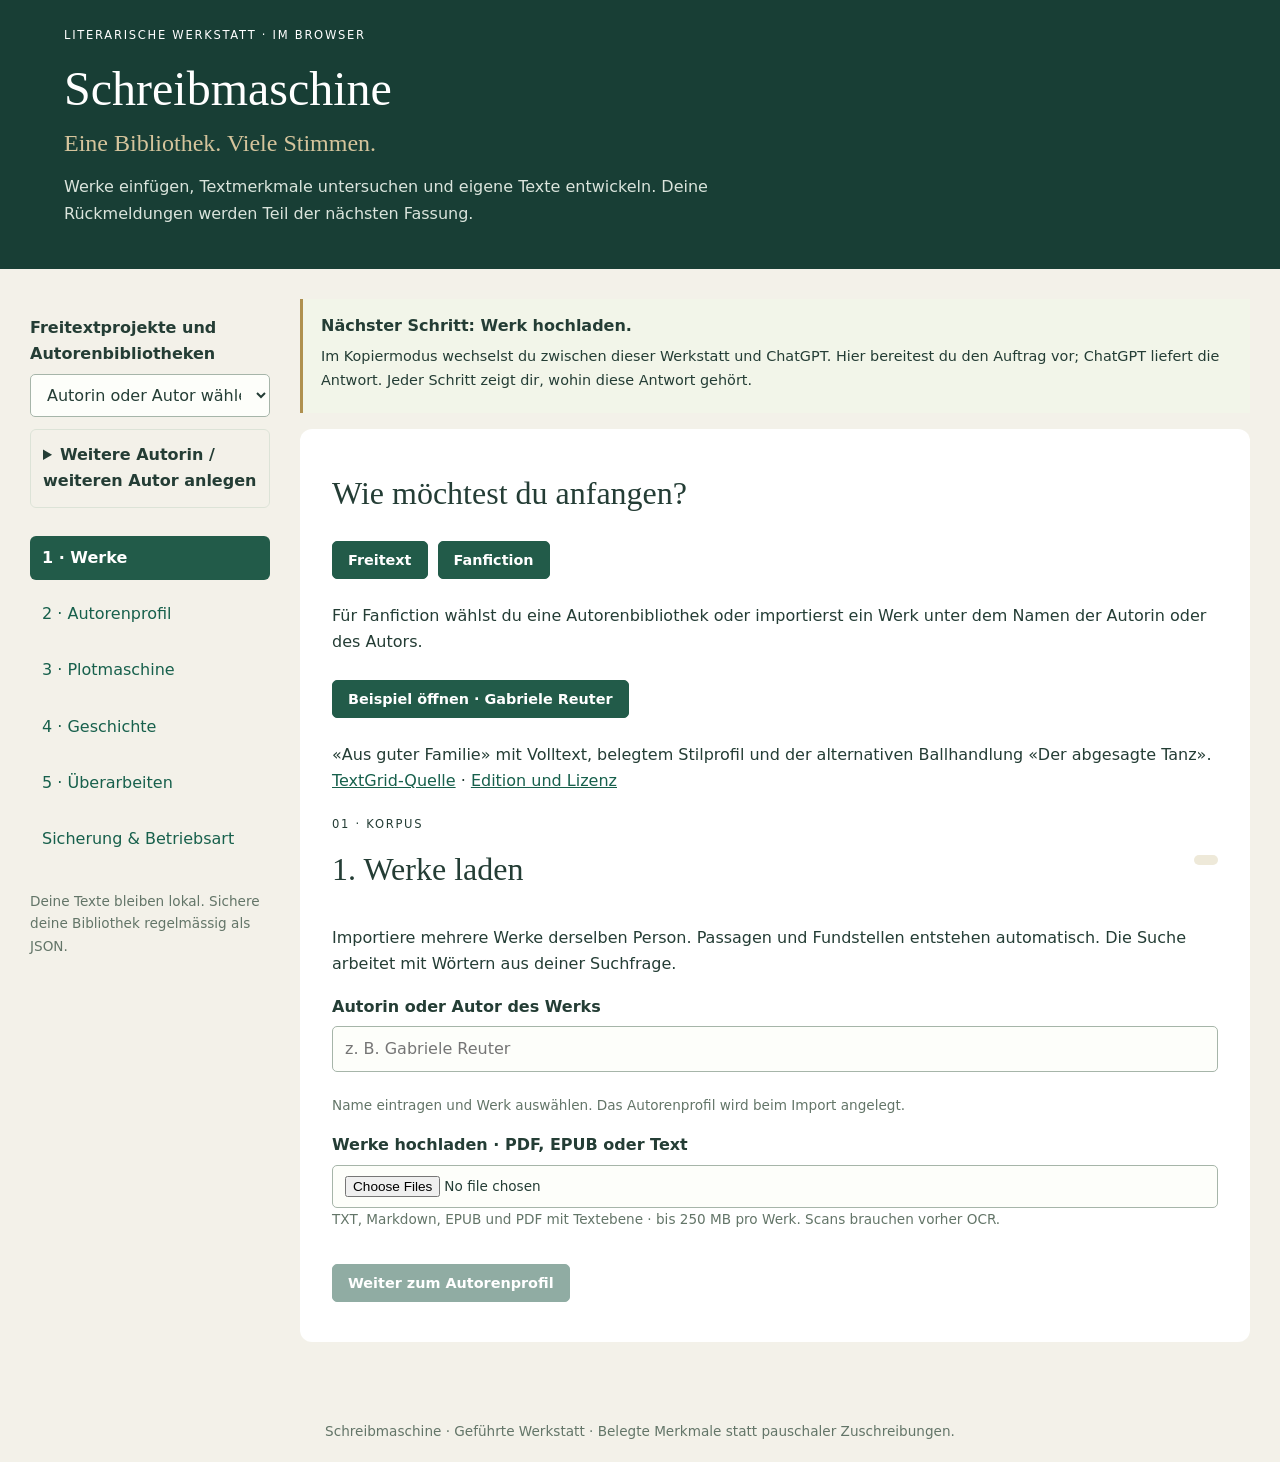
==== docs/index.html @ 3f2d4a03 "Add annotated A/B drafts for Reuters cloakroom scene" ====
<!doctype html><html lang="de-CH"><meta charset="utf-8"><meta name="viewport" content="width=device-width,initial-scale=1"><meta name="workshop-token" content="__TOKEN__"><title>Schreibmaschine · Autorenbibliothek</title><link rel="stylesheet" href="./style.css?v=64e2ff3c43aa">
<body><header><div class="eyebrow">Literarische Werkstatt · im Browser</div><h1>Schreibmaschine<span>Eine Bibliothek. Viele Stimmen.</span></h1><p>Werke einfügen, Textmerkmale untersuchen und eigene Texte entwickeln. Deine Rückmeldungen werden Teil der nächsten Fassung.</p></header>
<div class="shell"><aside class="sidebar"><label for="authorSelect">Deine Autorenbibliothek</label><select id="authorSelect"><option value="">Autorin oder Autor wählen</option></select><details><summary>Weitere Autorin / weiteren Autor anlegen</summary><form id="authorForm" novalidate autocomplete="off"><label for="authorName">Name</label><textarea id="authorName" rows="1" autocomplete="off" placeholder="Literarischer Name"></textarea><button>Anlegen</button></form></details><nav aria-label="Arbeitsschritte"><a href="#corpus">1 · Werke</a><a href="#profileSection">2 · Autorenprofil</a><a href="#material" hidden>2 · Material und Diskurs</a><a href="#plot">3 · Plotmaschine</a><a href="#writing">4 · Geschichte</a><a href="#learning">5 · Überarbeiten</a><a href="#settings">Sicherung & Betriebsart</a></nav><p id="saveState" role="status"></p><p class="small">Deine Texte bleiben lokal. Sichere deine Bibliothek regelmässig als JSON.</p></aside><main><div id="apiBanner" class="feedback" hidden><strong>Direkte KI</strong><p>Profil, Geschichte und Rückmeldung entstehen hier. Die jeweilige Anfrage mit ausgewählten Quellen wird an OpenAI gesendet; API-Nutzung ist kostenpflichtig.</p><button id="configureApi" type="button">API einrichten</button><span id="apiConnection" role="status"></span></div><div id="journey" class="feedback"><strong id="nextHint">Beginne mit einem Werk.</strong><p>Im Kopiermodus wechselst du zwischen dieser Werkstatt und ChatGPT. Hier bereitest du den Auftrag vor; ChatGPT liefert die Antwort. Jeder Schritt zeigt dir, wohin diese Antwort gehört.</p></div><p id="status" role="status"></p><section id="corpus"><div id="modeEntry"><h2>Wie möchtest du anfangen?</h2><div class="actions"><button id="startFree" type="button">Freitext</button><button id="startFan" type="button">Fanfiction</button></div><div id="freeStart" hidden><label for="freeName">Name des Freitextprojekts</label><input id="freeName" maxlength="120"><button id="createFree" type="button">Freitextprojekt anlegen</button></div><p id="modeHelp"></p><div id="reuterExample" hidden><button id="openReuter" type="button">Beispiel öffnen · Gabriele Reuter</button><p>«Aus guter Familie» mit Volltext, belegtem Stilprofil und der alternativen Ballhandlung «Der abgesagte Tanz». <a href="https://textgridrep.org/browse/4c0fg.0" target="_blank" rel="noopener">TextGrid-Quelle</a> · <a href="./examples/REUTER-QUELLE.md">Edition und Lizenz</a></p></div><input id="writingMode" type="hidden"></div><div class="sectionhead"><div><span class="eyebrow">01 · Korpus</span><h2>1. Werke laden</h2></div><span id="corpusCount" class="badge"></span></div><p>Importiere mehrere Werke derselben Person. Passagen und Fundstellen entstehen automatisch. Die Suche arbeitet mit Wörtern aus deiner Suchfrage.</p><div id="importAuthor"><label for="importAuthorName">Autorin oder Autor des Werks</label><textarea id="importAuthorName" autocomplete="off" autocapitalize="off" spellcheck="false" data-1p-ignore data-lpignore="true" placeholder="z. B. Gabriele Reuter" rows="1"></textarea><p class="small">Name eintragen und Werk auswählen. Das Autorenprofil wird beim Import angelegt.</p></div><label for="files">Werke hochladen · PDF, EPUB oder Text</label><input id="files" type="file" multiple accept="application/pdf,application/epub+zip,text/plain,text/markdown,.pdf,.epub,.txt,.md"><p class="small">TXT, Markdown, EPUB und PDF mit Textebene · bis 250 MB pro Werk. Scans brauchen vorher OCR.</p><div id="corpusTools" hidden><div id="works"></div><div id="corpusFeedback" class="feedback"></div><details><summary>Quellen gezielt auswählen · optional</summary><p>Für den Einstieg ist keine Suche nötig. Hier kannst du die automatische Stichprobe durch eigene Textstellen ersetzen. Die Suche findet Wörter, keine literarischen Motive.</p><div class="search"><label for="query">Passagen suchen</label><input id="query" placeholder="z. B. Entscheidung, Gespräch, Regen"><button id="search">Suchen</button><button id="browse" class="secondary">Passagen ansehen</button></div><div id="passages"></div><p id="selectionInfo" class="small"></p></details></div><button id="nextProfile" type="button">Weiter zum Autorenprofil →</button></section>
<div id="workspace" hidden><section id="profileSection"><span class="eyebrow">Schritt 2 von 5</span><h2>2. Autorenprofil erstellen</h2><p>Hier entsteht die Beschreibung der literarischen Merkmale. Noch keine Geschichte.</p><details><summary>Textgrundlage ansehen</summary><div id="metrics" class="metrics"></div><div id="autoSelection"></div></details><button id="analyse" type="button">Analyseauftrag erstellen</button><div id="exchange-analyse" class="exchange" hidden><h3>Auftrag an ChatGPT übergeben</h3><p><strong>1.</strong> Auftrag kopieren. <strong>2.</strong> In ChatGPT einfügen und absenden. <strong>3.</strong> Die Antwort zurückkopieren und unten einfügen.</p><div class="actions"><button id="copy-analyse" type="button">Auftrag kopieren</button><a class="buttonlink secondary" href="https://chatgpt.com/" target="_blank" rel="noopener">ChatGPT öffnen ↗</a><button id="api-analyse" type="button" hidden>Direkt per API ausführen</button></div><details><summary>Auftrag ansehen / manuell kopieren</summary><textarea id="prompt-analyse" rows="7" readonly></textarea></details><p id="note-analyse" role="status"></p></div><label for="profile">Antwort von ChatGPT: Autorenprofil</label><p class="small">Füge hier die Analyse ein, die ChatGPT auf deinen Analyseauftrag geantwortet hat. Du kannst das Profil auch selbst formulieren.</p><textarea id="profile" rows="12" placeholder="Hier die Analyseantwort einfügen – nicht den Auftrag und nicht die Originalpassagen."></textarea><div id="profileFeedback" class="feedback"></div><button id="saveProfile" type="button">Profil speichern → Geschichte planen</button><details><summary>Gespeicherte Profilversionen</summary><div id="profileHistory"></div></details></section><section id="material" hidden><h2>Gedanken, Materialien und Diskurs</h2><p>Importiere Textdateien, PDF mit Textebene oder EPUB im ersten Schritt. Halte hier fest, welche Frage du aus welcher Perspektive entwickeln willst.</p><label for="freeThoughts">Eigene Gedanken, Fragen und Beobachtungen</label><textarea id="freeThoughts" rows="5"></textarea><label for="freeDiscourse">Positionen, Gegenstimmen und offene Widersprüche</label><textarea id="freeDiscourse" rows="5"></textarea><button id="materialToWrite" type="button">Zum Schreiben →</button></section><section id="plot" hidden>
<h2>Plotmaschine</h2>
<p>Entwickle die Handlung aus Entscheidungen und Folgen. Die neun Stationen nach Yury Nikolskoy dienen als Vorschlag für den Aufbau.</p>
<input id="plotState" type="hidden">
<div id="plotPremise"></div>
<details open><summary>Figuren und Beziehungen</summary><div id="plotFigures"></div><button id="addFigure" type="button">Figur hinzufügen</button></details>
<details open><summary>Neun Stationen in drei Akten</summary><div id="plotBeats"></div></details>
<details open><summary>Szenen und Kapitel</summary><div id="plotScenes"></div><button id="addScene" type="button">Szene hinzufügen</button></details>
<details><summary>Bildsprache und visuelle Kontinuität</summary><div id="plotBook"></div></details>
<label for="plotAction">Was möchtest du entwickeln?</label><select id="plotAction"><option>Plotvarianten entwickeln</option><option>Figurenmotive und Beziehungen vertiefen</option><option>Gewählte Szene zum Kapitel ausarbeiten</option><option>Kontinuität, Kausalität und Klischees prüfen</option><option>Konflikt und Eskalation schärfen</option><option>Dialog und Subtext prüfen</option><option>Sinneseindrücke und Klischees überarbeiten</option><option>Zeitleiste, Raum und Figurenwissen prüfen</option><option>Bildbriefing für eine Schlüsselszene entwickeln</option></select>
<button id="preparePlot" type="button">Arbeitsauftrag erstellen</button>
<label for="plotPrompt">Auftrag zur Vorschau</label><textarea id="plotPrompt" rows="6" readonly></textarea>
<button id="copyPlot" type="button">Auftrag kopieren</button><button id="sendPlot" type="button" hidden>Auftrag an API senden</button>
<label for="plotAnswer">Varianten und Rückmeldungen prüfen</label><textarea id="plotAnswer" rows="5"></textarea>
<button id="checkPlot" type="button">Plot prüfen</button><ul id="plotChecks" aria-live="polite"></ul>
<button id="exportPlot" type="button">Plot und Szenen exportieren</button><button id="exportManuscript" type="button">Manuskript aus Szenen exportieren</button><button id="plotToDraft" type="button">Mit dem Plot zum Schreibfeld →</button>
</section><section id="writing"><div id="fanFormPanel"><label for="fanForm">Literarische Ausgangsform</label><textarea id="fanForm" rows="3" placeholder="Zum Beispiel Briefroman: Adressatin, Anlass, Perspektive und Spannungsbogen benennen."></textarea><label for="fanAnchor">Anschluss an Werk, Figuren oder Welt</label><textarea id="fanAnchor" rows="3" placeholder="Welche Konstellation aus dem Werk nimmst du auf? Wo beginnt deine eigene Variante?"></textarea></div><span class="eyebrow">Schritt 4 von 5</span><h2>4. Deine Geschichte schreiben</h2><p id="profileReady"></p><label for="task">Welche Geschichte soll entstehen?</label><textarea id="task" rows="4" placeholder="Beschreibe Figuren, Ausgangssituation, Konflikt und gewünschte Wirkung."></textarea><div class="row"><div><label for="genre">Textform</label><input id="genre" value="Erzählung"></div><div><label for="length">Gewünschte Wortzahl</label><input id="length" type="number" min="50" max="5000" value="800"></div></div><button id="write" type="button">Schreibauftrag erstellen</button><div id="exchange-write" class="exchange" hidden><h3>Auftrag an ChatGPT übergeben</h3><p><strong>1.</strong> Auftrag kopieren. <strong>2.</strong> In ChatGPT einfügen und absenden. <strong>3.</strong> Die Antwort zurückkopieren und unten einfügen.</p><div class="actions"><button id="copy-write" type="button">Auftrag kopieren</button><a class="buttonlink secondary" href="https://chatgpt.com/" target="_blank" rel="noopener">ChatGPT öffnen ↗</a><button id="api-write" type="button" hidden>Direkt per API ausführen</button></div><details><summary>Auftrag ansehen / manuell kopieren</summary><textarea id="prompt-write" rows="7" readonly></textarea></details><p id="note-write" role="status"></p></div><div id="storyEditor"><p id="activeScene" role="status"></p><div class="actions"><button id="loadSceneText" type="button" hidden>Szenenfassung ins Schreibfeld laden</button><button id="newSceneText" type="button" hidden>Leeren A/B-Stand für Szene beginnen</button><button id="saveSceneText" type="button" hidden>A/B-Stand bei der Szene sichern</button><button id="readDraft" type="button">Text vorlesen</button></div><label for="storyContext">Stimme, Figuren und Kontinuität</label><textarea id="storyContext" rows="3" placeholder="Was soll wirken? Welche Details sollen in späteren Szenen stimmen?"></textarea><label for="draft">Deine Geschichte</label><p class="small">Hier schreibst du selbst oder fügst die Geschichte aus ChatGPT ein. Die Stilanalyse gehört zu Schritt 2.</p><textarea id="draft" rows="16" placeholder="Hier beginnt deine Geschichte …"></textarea><div id="draftFeedback" class="feedback"></div><button id="recoverProfile" type="button" class="secondary" hidden>Diesen Analysetext ins Autorenprofil kopieren</button><div class="actions"><button id="saveDraft" type="button">Geschichte speichern → Überarbeiten</button><button id="exportText" type="button" class="secondary">Geschichte herunterladen</button></div><details><summary>Gespeicherte Fassungen</summary><div id="draftHistory"></div></details></div></section><section id="learning"><span class="eyebrow">Schritt 5 von 5</span><h2>5. Überarbeiten und dazulernen</h2><p>Füge die Rückmeldung ein und überarbeite deine Geschichte hier auf derselben Seite. Sichere danach die neue Fassung oder lade sie herunter.</p><details id="reuterComparison" hidden><summary>Reuter-Beispiel · «Die Garderobe» im A/B-Vergleich</summary><p>Die beiden Fassungen sind für die Schreibmaschine verfasst. Reuters Originalstellen stehen bei den Kommentaren.</p><div id="reuterComparisonBody" aria-live="polite"></div></details><details id="abSources"><summary>Autorenprofil, Textbelege und Feedbackregeln</summary><p id="abMaterial"></p><label for="abQuery">Textbelege suchen</label><input id="abQuery"><button type="button" id="abSearch">Passagen suchen</button><div id="abPassages"></div><p id="abSelection"></p><button type="button" id="clearABSources" hidden>Auswahl zurücksetzen</button><input id="abSourceIds" type="hidden"></details><details><summary>Fassung A vergleichen</summary><label for="draftA">Gesicherte Erstfassung A</label><textarea id="draftA" rows="9" readonly></textarea><button type="button" id="newA">Aktuellen Text als neue Fassung A sichern</button></details><label for="reviewFocus">Schwerpunkt der Rückmeldung</label><select id="reviewFocus"><option>Aufbau und Figuren</option><option>Stimme und Rhythmus</option><option>Behauptungen und Belege</option><option>Kreative Varianten</option></select><button id="review" type="button">Überarbeitungsauftrag erstellen</button><div id="exchange-review" class="exchange" hidden><h3>Auftrag an ChatGPT übergeben</h3><p><strong>1.</strong> Auftrag kopieren. <strong>2.</strong> In ChatGPT einfügen und absenden. <strong>3.</strong> Die Antwort zurückkopieren und unten einfügen.</p><div class="actions"><button id="copy-review" type="button">Auftrag kopieren</button><a class="buttonlink secondary" href="https://chatgpt.com/" target="_blank" rel="noopener">ChatGPT öffnen ↗</a><button id="api-review" type="button" hidden>Direkt per API ausführen</button></div><details><summary>Auftrag ansehen / manuell kopieren</summary><textarea id="prompt-review" rows="7" readonly></textarea></details><p id="note-review" role="status"></p></div><div class="revision-grid"><div><label for="reviewResponse">Antwort von ChatGPT: Verbesserungsvorschläge</label><textarea id="reviewResponse" rows="10" placeholder="Hier die Rückmeldung einfügen. Sie ersetzt deine Geschichte nicht."></textarea><p class="small">Lies die Vorschläge und ändere deine Geschichte direkt daneben. Du entscheidest, was du übernimmst.</p></div><div id="revisionEditor"></div></div><label for="reflection">Entscheidungen zur Überarbeitung</label><textarea id="reflection" rows="4" placeholder="Was habe ich übernommen oder verworfen und warum?"></textarea><button id="exportAB" type="button">A/B-Protokoll herunterladen</button><p id="revisionSaved" role="status"></p><details><summary>Eine Regel für künftige Texte festhalten · optional</summary><label for="before">Ursprüngliche Stelle</label><textarea id="before" rows="3"></textarea><label for="after">Bessere Fassung</label><textarea id="after" rows="3"></textarea><label for="reason">Warum ist sie besser?</label><textarea id="reason" rows="3"></textarea><label for="rule">Regel für nächste Versuche</label><textarea id="rule" rows="3"></textarea><div id="ruleFeedback" class="feedback"></div><button id="saveRule" type="button">Regel speichern</button><div id="rules"></div></details></section></div><section id="settings"><span class="eyebrow">Betriebsart</span><h2>Online arbeiten, lokal erweitern.</h2><p>Diese GitHub-Pages-Fassung erstellt und speichert den Korpus direkt in deinem Browser. Kopiere die Prompts in ChatGPT und füge Antworten wieder ein. Sichere die Bibliothek regelmässig als JSON; gelöschte Browserdaten löschen auch den lokalen Bestand.</p><p>Für direkte KI-Antworten kannst du unten einen HTTPS-Dienst eintragen oder die <a href="https://github.com/PatrickFischerKSA/Universale_Schreibmaschine#lokale-fassung-mit-optionaler-api">lokale Fassung aus dem Repository</a> nutzen. Die JSON-Bibliothek lässt sich zwischen beiden Fassungen austauschen.</p><label for="mode">Arbeitsweise</label><select id="mode"><option value="copy">Kopiermodus · ohne API</option></select><div id="apiSettings" hidden><p>Der sichtbare Prompt wird auf deinen Klick an OpenAI gesendet. API-Nutzung kann Kosten verursachen.</p><label for="model">Modell-ID aus deinem API-Zugang</label><input id="model" autocomplete="off" placeholder="Verfügbare Modell-ID"><label for="key">API-Schlüssel für diese Sitzung</label><input id="key" type="password" autocomplete="off"><small id="keyStatus">Wird weder in der Bibliothek noch im Browser gespeichert.</small><button id="useApi" type="button">Einstellungen übernehmen und weiter</button></div><div id="gatewaySettings" hidden><h3>API-Dienst für GitHub Pages</h3><label for="gateway">HTTPS-Endpunkt für diese Sitzung</label><input id="gateway" type="url" placeholder="https://…"><p>Wenn eine Adresse eingetragen ist, kannst du den sichtbaren Auftrag im jeweiligen Schritt ausdrücklich an den Dienst senden.</p></div><p id="legacyAtelier" hidden><a href="./atelier.html">Früheres Atelier öffnen, um ein vorhandenes Projekt zu exportieren</a></p><h3>Bibliothek sichern</h3><p>Der Export enthält Volltexte, Profile, Fassungen und Feedbacks. Du kannst ihn auch für unsere gemeinsame Weiterarbeit verwenden.</p><div class="actions"><button id="backup">Bibliothek herunterladen</button><label class="filebutton">JSON-Sicherung wiederherstellen<input id="restore" type="file" accept="application/json,.json"></label></div><small>Hier nur eine zuvor exportierte JSON-Sicherung auswählen. PDF-Werke oben unter «Werke hochladen» einfügen. Ein Import ergänzt eigenständige Autorenprofile. Vorhandene Arbeit bleibt erhalten.</small><details><summary>Antwort aus der bisherigen Oberfläche wiederfinden</summary><p>Hier bleibt eine zuvor eingefügte Antwort erhalten.</p><textarea id="response" rows="6"></textarea><button id="toProfile" type="button">Als Profiltext kopieren</button><button id="toDraft" type="button">Als Geschichte kopieren</button></details></section><div hidden><textarea id="prompt"></textarea><p id="coverage"></p><button id="copy"></button><button id="send" class="secondary" hidden></button></div></main></div><footer>Schreibmaschine · Geführte Werkstatt · Belegte Merkmale statt pauschaler Zuschreibungen.</footer><script src="./vendor/jszip.min.js"></script><script type="module">import "./browser-api.js?v=5fcfec9e3442"; await import("./app.js?v=b30861e5760c");</script></body></html>
---- docs/style.css ----
:root{font:16px/1.65 system-ui,sans-serif;color:#243d35;background:#f3f1e9}*{box-sizing:border-box}body{margin:0}header{background:#183e35;color:#fff;padding:55px max(5vw,calc((100vw - 1300px)/2))}header p{max-width:700px;color:#dae4dc}h1{font:clamp(2.5rem,5vw,4.4rem)/1.1 Georgia,serif;margin:18px 0}h1 span{display:block;font-size:.46em;margin-top:14px;color:#d5c49c}h2{font:2rem/1.25 Georgia,serif;margin:12px 0 20px}h3{font-size:1.1rem}.eyebrow{font-size:.72rem;letter-spacing:.15em;text-transform:uppercase}.shell{display:grid;grid-template-columns:240px minmax(0,1fr);gap:30px;max-width:1360px;margin:auto;padding:30px}.sidebar{position:sticky;top:20px;align-self:start}nav{display:grid;gap:12px;margin:28px 0}a{color:#17604c}section{background:#fff;border-radius:12px;padding:32px;margin:0 0 28px;scroll-margin-top:20px;overflow-wrap:anywhere}label{display:block;font-weight:650;margin:16px 0 6px}input,select,textarea{width:100%;font:inherit;line-height:1.5;padding:10px 12px;border:1px solid #a6b5a9;background:#fdfefa;border-radius:5px;color:inherit}textarea{resize:vertical}input[type=checkbox]{width:auto;margin:0 10px 0 0}input[type=file]{font-size:.85rem}button,.filebutton{background:#225b49;color:white;border:1px solid #225b49;border-radius:5px;padding:10px 15px;font:600 .9rem system-ui;cursor:pointer;display:inline-block;margin:8px 0}.secondary{background:white;color:#225b49}button:disabled{opacity:.5;cursor:wait}.actions{display:flex;flex-wrap:wrap;gap:10px}.small,small{font-size:.85rem;color:#637568}small{display:block}.feedback{padding:14px 18px;background:#f2f5e9;border-left:3px solid #af904f;margin:16px 0;white-space:pre-line}.metrics{display:flex;gap:12px;flex-wrap:wrap}.metric{background:#edf1e9;padding:10px 18px;border-radius:8px}.metric b{display:block;font-size:1.5rem}.row{display:grid;grid-template-columns:2fr 1fr;gap:20px}.sectionhead{display:flex;align-items:center;justify-content:space-between;gap:15px}.badge{background:#eee9d9;border-radius:20px;font-size:.8rem;padding:5px 12px;white-space:nowrap}details{border:1px solid #dce3d7;border-radius:6px;padding:12px;margin:12px 0}summary{cursor:pointer;font-weight:650}.passage{white-space:pre-wrap;font-size:.9rem;border-top:1px solid #dde3d7;margin-top:12px;padding-top:12px;max-height:350px;overflow:auto}#status{position:sticky;top:0;z-index:2;background:#f3f1e9;padding:10px 0;margin-top:0}#status.error{color:#952e22}.filebutton{position:relative}.filebutton input{position:absolute;width:1px;height:1px;opacity:0}.filebutton:focus-within,:focus-visible{outline:3px solid #be943c;outline-offset:3px}footer{padding:20px;text-align:center;font-size:.85rem;color:#637568}[hidden]{display:none!important}@media(max-width:750px){.shell{display:block;padding:12px}.sidebar{position:static;padding:12px}nav{display:flex;flex-wrap:wrap;gap:10px;font-size:.85rem}header{padding:30px 24px}section{padding:22px 18px}.row{grid-template-columns:1fr}h2{font-size:1.65rem}.sectionhead{display:block}}

#authorName,#importAuthorName{resize:none;min-height:46px;white-space:nowrap;overflow-x:auto}
nav a{padding:9px 12px;border-radius:6px;text-decoration:none}nav a[aria-current=step]{background:#225b49;color:white;font-weight:700}.exchange{background:#edf4ef;border:1px solid #becfc2;border-radius:8px;padding:20px;margin:20px 0}.buttonlink{display:inline-block;border:1px solid #225b49;border-radius:5px;padding:10px 15px;margin:8px 0;text-decoration:none;font-weight:600;font-size:.9rem}#journey{margin-top:0}#journey p{margin:6px 0;font-size:.9rem}#status:empty{display:none}#nextProfile{margin-top:20px}#profileRecovery[hidden]{display:none}header{padding-top:26px;padding-bottom:26px}header h1{font-size:clamp(2rem,4vw,3rem)}header h1 span{font-size:.5em}button:disabled{cursor:not-allowed}.exchange textarea{background:#fff}section>p.small{margin-top:0}

.revision-grid{display:grid;grid-template-columns:minmax(0,1fr) minmax(0,1fr);gap:24px;align-items:start}.revision-grid textarea{min-height:420px}.revision-grid #draftFeedback{font-size:.85rem}.revision-grid #storyEditor>p.small{min-height:44px}.revision-grid label{margin-top:16px}#revisionSaved:not(:empty){padding:12px;border-left:3px solid #225b49;background:#edf4ef}#learning:has(.revision-grid) {padding:24px} @media(max-width:1050px){.revision-grid{grid-template-columns:1fr}.revision-grid textarea{min-height:260px}}
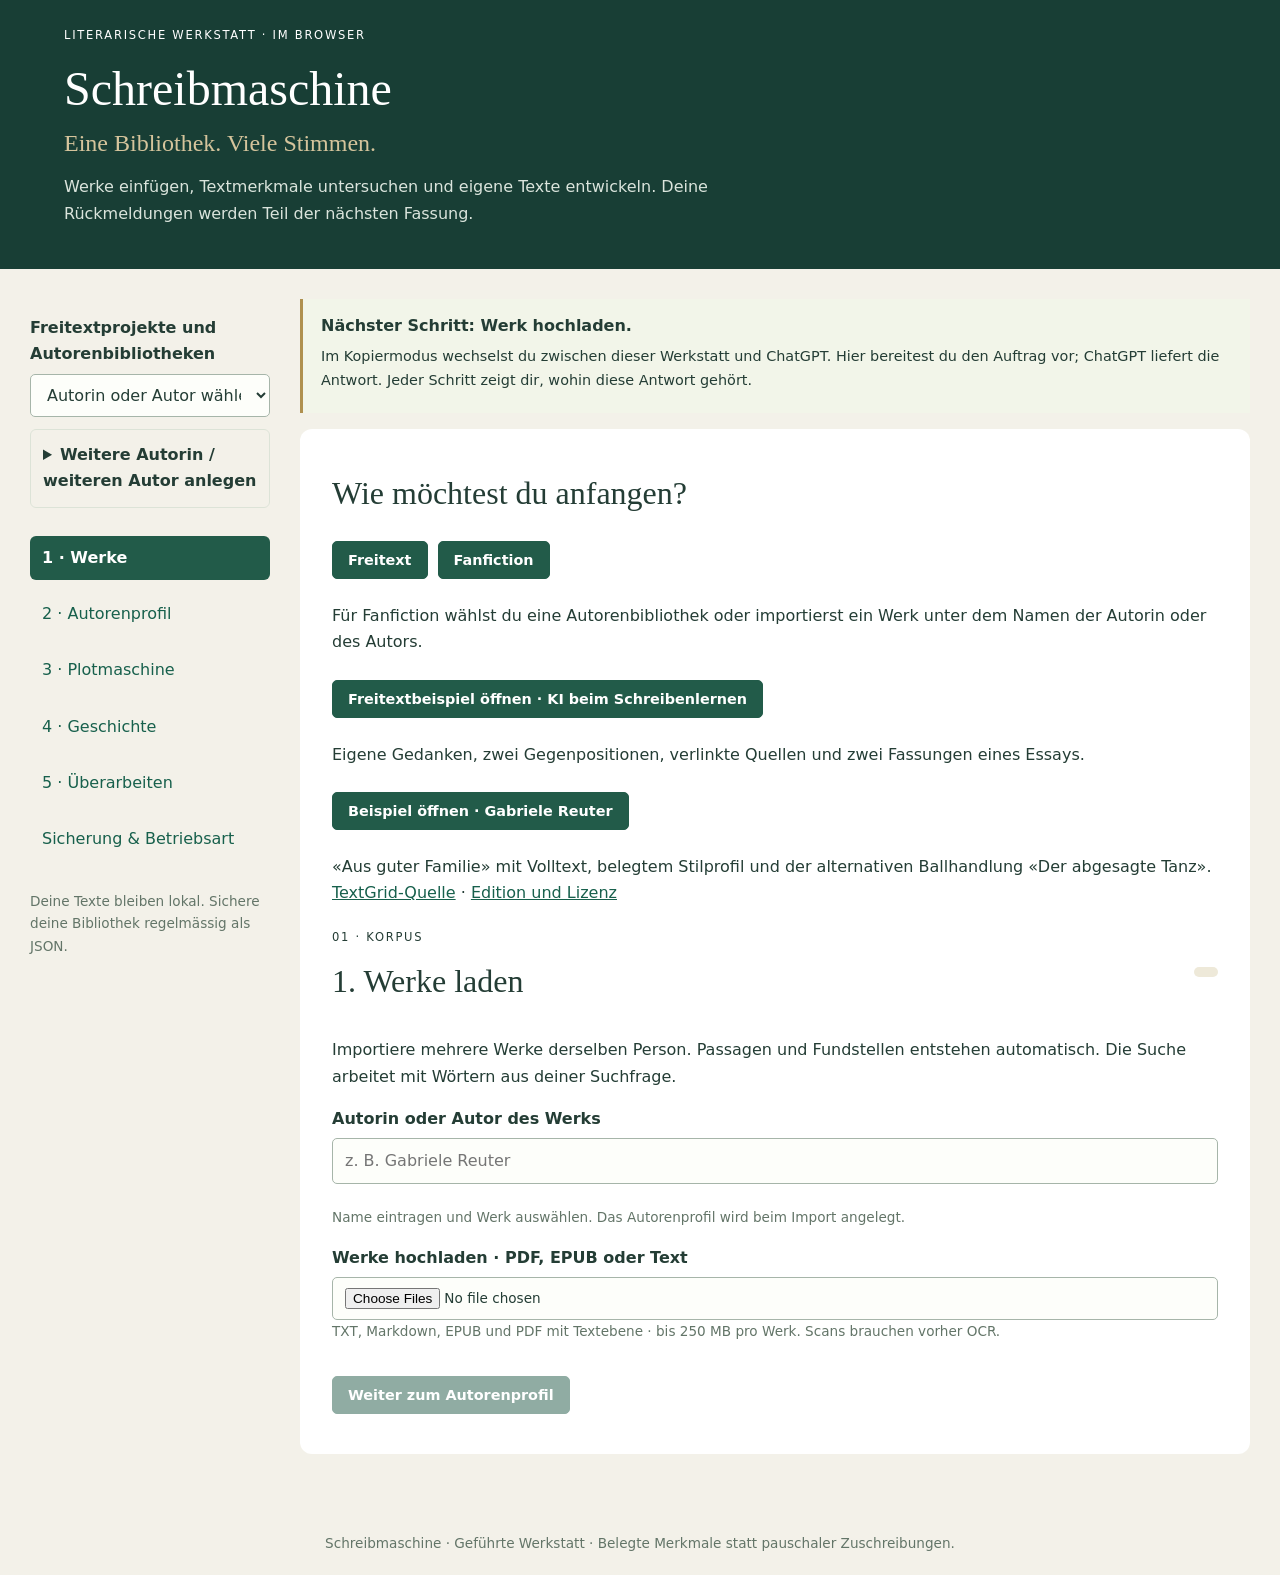
==== commit 5ff4270f: "Add a ready-to-use annotated free writing example" ====
--- a/docs/index.html
+++ b/docs/index.html
@@ -1,6 +1,6 @@
 <!doctype html><html lang="de-CH"><meta charset="utf-8"><meta name="viewport" content="width=device-width,initial-scale=1"><meta name="workshop-token" content="__TOKEN__"><title>Schreibmaschine · Autorenbibliothek</title><link rel="stylesheet" href="./style.css?v=64e2ff3c43aa">
 <body><header><div class="eyebrow">Literarische Werkstatt · im Browser</div><h1>Schreibmaschine<span>Eine Bibliothek. Viele Stimmen.</span></h1><p>Werke einfügen, Textmerkmale untersuchen und eigene Texte entwickeln. Deine Rückmeldungen werden Teil der nächsten Fassung.</p></header>
-<div class="shell"><aside class="sidebar"><label for="authorSelect">Deine Autorenbibliothek</label><select id="authorSelect"><option value="">Autorin oder Autor wählen</option></select><details><summary>Weitere Autorin / weiteren Autor anlegen</summary><form id="authorForm" novalidate autocomplete="off"><label for="authorName">Name</label><textarea id="authorName" rows="1" autocomplete="off" placeholder="Literarischer Name"></textarea><button>Anlegen</button></form></details><nav aria-label="Arbeitsschritte"><a href="#corpus">1 · Werke</a><a href="#profileSection">2 · Autorenprofil</a><a href="#material" hidden>2 · Material und Diskurs</a><a href="#plot">3 · Plotmaschine</a><a href="#writing">4 · Geschichte</a><a href="#learning">5 · Überarbeiten</a><a href="#settings">Sicherung & Betriebsart</a></nav><p id="saveState" role="status"></p><p class="small">Deine Texte bleiben lokal. Sichere deine Bibliothek regelmässig als JSON.</p></aside><main><div id="apiBanner" class="feedback" hidden><strong>Direkte KI</strong><p>Profil, Geschichte und Rückmeldung entstehen hier. Die jeweilige Anfrage mit ausgewählten Quellen wird an OpenAI gesendet; API-Nutzung ist kostenpflichtig.</p><button id="configureApi" type="button">API einrichten</button><span id="apiConnection" role="status"></span></div><div id="journey" class="feedback"><strong id="nextHint">Beginne mit einem Werk.</strong><p>Im Kopiermodus wechselst du zwischen dieser Werkstatt und ChatGPT. Hier bereitest du den Auftrag vor; ChatGPT liefert die Antwort. Jeder Schritt zeigt dir, wohin diese Antwort gehört.</p></div><p id="status" role="status"></p><section id="corpus"><div id="modeEntry"><h2>Wie möchtest du anfangen?</h2><div class="actions"><button id="startFree" type="button">Freitext</button><button id="startFan" type="button">Fanfiction</button></div><div id="freeStart" hidden><label for="freeName">Name des Freitextprojekts</label><input id="freeName" maxlength="120"><button id="createFree" type="button">Freitextprojekt anlegen</button></div><p id="modeHelp"></p><div id="reuterExample" hidden><button id="openReuter" type="button">Beispiel öffnen · Gabriele Reuter</button><p>«Aus guter Familie» mit Volltext, belegtem Stilprofil und der alternativen Ballhandlung «Der abgesagte Tanz». <a href="https://textgridrep.org/browse/4c0fg.0" target="_blank" rel="noopener">TextGrid-Quelle</a> · <a href="./examples/REUTER-QUELLE.md">Edition und Lizenz</a></p></div><input id="writingMode" type="hidden"></div><div class="sectionhead"><div><span class="eyebrow">01 · Korpus</span><h2>1. Werke laden</h2></div><span id="corpusCount" class="badge"></span></div><p>Importiere mehrere Werke derselben Person. Passagen und Fundstellen entstehen automatisch. Die Suche arbeitet mit Wörtern aus deiner Suchfrage.</p><div id="importAuthor"><label for="importAuthorName">Autorin oder Autor des Werks</label><textarea id="importAuthorName" autocomplete="off" autocapitalize="off" spellcheck="false" data-1p-ignore data-lpignore="true" placeholder="z. B. Gabriele Reuter" rows="1"></textarea><p class="small">Name eintragen und Werk auswählen. Das Autorenprofil wird beim Import angelegt.</p></div><label for="files">Werke hochladen · PDF, EPUB oder Text</label><input id="files" type="file" multiple accept="application/pdf,application/epub+zip,text/plain,text/markdown,.pdf,.epub,.txt,.md"><p class="small">TXT, Markdown, EPUB und PDF mit Textebene · bis 250 MB pro Werk. Scans brauchen vorher OCR.</p><div id="corpusTools" hidden><div id="works"></div><div id="corpusFeedback" class="feedback"></div><details><summary>Quellen gezielt auswählen · optional</summary><p>Für den Einstieg ist keine Suche nötig. Hier kannst du die automatische Stichprobe durch eigene Textstellen ersetzen. Die Suche findet Wörter, keine literarischen Motive.</p><div class="search"><label for="query">Passagen suchen</label><input id="query" placeholder="z. B. Entscheidung, Gespräch, Regen"><button id="search">Suchen</button><button id="browse" class="secondary">Passagen ansehen</button></div><div id="passages"></div><p id="selectionInfo" class="small"></p></details></div><button id="nextProfile" type="button">Weiter zum Autorenprofil →</button></section>
+<div class="shell"><aside class="sidebar"><label for="authorSelect">Deine Autorenbibliothek</label><select id="authorSelect"><option value="">Autorin oder Autor wählen</option></select><details><summary>Weitere Autorin / weiteren Autor anlegen</summary><form id="authorForm" novalidate autocomplete="off"><label for="authorName">Name</label><textarea id="authorName" rows="1" autocomplete="off" placeholder="Literarischer Name"></textarea><button>Anlegen</button></form></details><nav aria-label="Arbeitsschritte"><a href="#corpus">1 · Werke</a><a href="#profileSection">2 · Autorenprofil</a><a href="#material" hidden>2 · Material und Diskurs</a><a href="#plot">3 · Plotmaschine</a><a href="#writing">4 · Geschichte</a><a href="#learning">5 · Überarbeiten</a><a href="#settings">Sicherung & Betriebsart</a></nav><p id="saveState" role="status"></p><p class="small">Deine Texte bleiben lokal. Sichere deine Bibliothek regelmässig als JSON.</p></aside><main><div id="apiBanner" class="feedback" hidden><strong>Direkte KI</strong><p>Profil, Geschichte und Rückmeldung entstehen hier. Die jeweilige Anfrage mit ausgewählten Quellen wird an OpenAI gesendet; API-Nutzung ist kostenpflichtig.</p><button id="configureApi" type="button">API einrichten</button><span id="apiConnection" role="status"></span></div><div id="journey" class="feedback"><strong id="nextHint">Beginne mit einem Werk.</strong><p>Im Kopiermodus wechselst du zwischen dieser Werkstatt und ChatGPT. Hier bereitest du den Auftrag vor; ChatGPT liefert die Antwort. Jeder Schritt zeigt dir, wohin diese Antwort gehört.</p></div><p id="status" role="status"></p><section id="corpus"><div id="modeEntry"><h2>Wie möchtest du anfangen?</h2><div class="actions"><button id="startFree" type="button">Freitext</button><button id="startFan" type="button">Fanfiction</button></div><div id="freeStart" hidden><label for="freeName">Name des Freitextprojekts</label><input id="freeName" maxlength="120"><button id="createFree" type="button">Freitextprojekt anlegen</button></div><p id="modeHelp"></p><div id="freeExample" hidden><button id="openFreeExample" type="button">Freitextbeispiel öffnen · KI beim Schreibenlernen</button><p>Eigene Gedanken, zwei Gegenpositionen, verlinkte Quellen und zwei Fassungen eines Essays.</p></div><div id="reuterExample" hidden><button id="openReuter" type="button">Beispiel öffnen · Gabriele Reuter</button><p>«Aus guter Familie» mit Volltext, belegtem Stilprofil und der alternativen Ballhandlung «Der abgesagte Tanz». <a href="https://textgridrep.org/browse/4c0fg.0" target="_blank" rel="noopener">TextGrid-Quelle</a> · <a href="./examples/REUTER-QUELLE.md">Edition und Lizenz</a></p></div><input id="writingMode" type="hidden"></div><div class="sectionhead"><div><span class="eyebrow">01 · Korpus</span><h2>1. Werke laden</h2></div><span id="corpusCount" class="badge"></span></div><p>Importiere mehrere Werke derselben Person. Passagen und Fundstellen entstehen automatisch. Die Suche arbeitet mit Wörtern aus deiner Suchfrage.</p><div id="importAuthor"><label for="importAuthorName">Autorin oder Autor des Werks</label><textarea id="importAuthorName" autocomplete="off" autocapitalize="off" spellcheck="false" data-1p-ignore data-lpignore="true" placeholder="z. B. Gabriele Reuter" rows="1"></textarea><p class="small">Name eintragen und Werk auswählen. Das Autorenprofil wird beim Import angelegt.</p></div><label for="files">Werke hochladen · PDF, EPUB oder Text</label><input id="files" type="file" multiple accept="application/pdf,application/epub+zip,text/plain,text/markdown,.pdf,.epub,.txt,.md"><p class="small">TXT, Markdown, EPUB und PDF mit Textebene · bis 250 MB pro Werk. Scans brauchen vorher OCR.</p><div id="corpusTools" hidden><div id="works"></div><div id="corpusFeedback" class="feedback"></div><details><summary>Quellen gezielt auswählen · optional</summary><p>Für den Einstieg ist keine Suche nötig. Hier kannst du die automatische Stichprobe durch eigene Textstellen ersetzen. Die Suche findet Wörter, keine literarischen Motive.</p><div class="search"><label for="query">Passagen suchen</label><input id="query" placeholder="z. B. Entscheidung, Gespräch, Regen"><button id="search">Suchen</button><button id="browse" class="secondary">Passagen ansehen</button></div><div id="passages"></div><p id="selectionInfo" class="small"></p></details></div><button id="nextProfile" type="button">Weiter zum Autorenprofil →</button></section>
 <div id="workspace" hidden><section id="profileSection"><span class="eyebrow">Schritt 2 von 5</span><h2>2. Autorenprofil erstellen</h2><p>Hier entsteht die Beschreibung der literarischen Merkmale. Noch keine Geschichte.</p><details><summary>Textgrundlage ansehen</summary><div id="metrics" class="metrics"></div><div id="autoSelection"></div></details><button id="analyse" type="button">Analyseauftrag erstellen</button><div id="exchange-analyse" class="exchange" hidden><h3>Auftrag an ChatGPT übergeben</h3><p><strong>1.</strong> Auftrag kopieren. <strong>2.</strong> In ChatGPT einfügen und absenden. <strong>3.</strong> Die Antwort zurückkopieren und unten einfügen.</p><div class="actions"><button id="copy-analyse" type="button">Auftrag kopieren</button><a class="buttonlink secondary" href="https://chatgpt.com/" target="_blank" rel="noopener">ChatGPT öffnen ↗</a><button id="api-analyse" type="button" hidden>Direkt per API ausführen</button></div><details><summary>Auftrag ansehen / manuell kopieren</summary><textarea id="prompt-analyse" rows="7" readonly></textarea></details><p id="note-analyse" role="status"></p></div><label for="profile">Antwort von ChatGPT: Autorenprofil</label><p class="small">Füge hier die Analyse ein, die ChatGPT auf deinen Analyseauftrag geantwortet hat. Du kannst das Profil auch selbst formulieren.</p><textarea id="profile" rows="12" placeholder="Hier die Analyseantwort einfügen – nicht den Auftrag und nicht die Originalpassagen."></textarea><div id="profileFeedback" class="feedback"></div><button id="saveProfile" type="button">Profil speichern → Geschichte planen</button><details><summary>Gespeicherte Profilversionen</summary><div id="profileHistory"></div></details></section><section id="material" hidden><h2>Gedanken, Materialien und Diskurs</h2><p>Importiere Textdateien, PDF mit Textebene oder EPUB im ersten Schritt. Halte hier fest, welche Frage du aus welcher Perspektive entwickeln willst.</p><label for="freeThoughts">Eigene Gedanken, Fragen und Beobachtungen</label><textarea id="freeThoughts" rows="5"></textarea><label for="freeDiscourse">Positionen, Gegenstimmen und offene Widersprüche</label><textarea id="freeDiscourse" rows="5"></textarea><button id="materialToWrite" type="button">Zum Schreiben →</button></section><section id="plot" hidden>
 <h2>Plotmaschine</h2>
 <p>Entwickle die Handlung aus Entscheidungen und Folgen. Die neun Stationen nach Yury Nikolskoy dienen als Vorschlag für den Aufbau.</p>
@@ -17,4 +17,4 @@
 <label for="plotAnswer">Varianten und Rückmeldungen prüfen</label><textarea id="plotAnswer" rows="5"></textarea>
 <button id="checkPlot" type="button">Plot prüfen</button><ul id="plotChecks" aria-live="polite"></ul>
 <button id="exportPlot" type="button">Plot und Szenen exportieren</button><button id="exportManuscript" type="button">Manuskript aus Szenen exportieren</button><button id="plotToDraft" type="button">Mit dem Plot zum Schreibfeld →</button>
-</section><section id="writing"><div id="fanFormPanel"><label for="fanForm">Literarische Ausgangsform</label><textarea id="fanForm" rows="3" placeholder="Zum Beispiel Briefroman: Adressatin, Anlass, Perspektive und Spannungsbogen benennen."></textarea><label for="fanAnchor">Anschluss an Werk, Figuren oder Welt</label><textarea id="fanAnchor" rows="3" placeholder="Welche Konstellation aus dem Werk nimmst du auf? Wo beginnt deine eigene Variante?"></textarea></div><span class="eyebrow">Schritt 4 von 5</span><h2>4. Deine Geschichte schreiben</h2><p id="profileReady"></p><label for="task">Welche Geschichte soll entstehen?</label><textarea id="task" rows="4" placeholder="Beschreibe Figuren, Ausgangssituation, Konflikt und gewünschte Wirkung."></textarea><div class="row"><div><label for="genre">Textform</label><input id="genre" value="Erzählung"></div><div><label for="length">Gewünschte Wortzahl</label><input id="length" type="number" min="50" max="5000" value="800"></div></div><button id="write" type="button">Schreibauftrag erstellen</button><div id="exchange-write" class="exchange" hidden><h3>Auftrag an ChatGPT übergeben</h3><p><strong>1.</strong> Auftrag kopieren. <strong>2.</strong> In ChatGPT einfügen und absenden. <strong>3.</strong> Die Antwort zurückkopieren und unten einfügen.</p><div class="actions"><button id="copy-write" type="button">Auftrag kopieren</button><a class="buttonlink secondary" href="https://chatgpt.com/" target="_blank" rel="noopener">ChatGPT öffnen ↗</a><button id="api-write" type="button" hidden>Direkt per API ausführen</button></div><details><summary>Auftrag ansehen / manuell kopieren</summary><textarea id="prompt-write" rows="7" readonly></textarea></details><p id="note-write" role="status"></p></div><div id="storyEditor"><p id="activeScene" role="status"></p><div class="actions"><button id="loadSceneText" type="button" hidden>Szenenfassung ins Schreibfeld laden</button><button id="newSceneText" type="button" hidden>Leeren A/B-Stand für Szene beginnen</button><button id="saveSceneText" type="button" hidden>A/B-Stand bei der Szene sichern</button><button id="readDraft" type="button">Text vorlesen</button></div><label for="storyContext">Stimme, Figuren und Kontinuität</label><textarea id="storyContext" rows="3" placeholder="Was soll wirken? Welche Details sollen in späteren Szenen stimmen?"></textarea><label for="draft">Deine Geschichte</label><p class="small">Hier schreibst du selbst oder fügst die Geschichte aus ChatGPT ein. Die Stilanalyse gehört zu Schritt 2.</p><textarea id="draft" rows="16" placeholder="Hier beginnt deine Geschichte …"></textarea><div id="draftFeedback" class="feedback"></div><button id="recoverProfile" type="button" class="secondary" hidden>Diesen Analysetext ins Autorenprofil kopieren</button><div class="actions"><button id="saveDraft" type="button">Geschichte speichern → Überarbeiten</button><button id="exportText" type="button" class="secondary">Geschichte herunterladen</button></div><details><summary>Gespeicherte Fassungen</summary><div id="draftHistory"></div></details></div></section><section id="learning"><span class="eyebrow">Schritt 5 von 5</span><h2>5. Überarbeiten und dazulernen</h2><p>Füge die Rückmeldung ein und überarbeite deine Geschichte hier auf derselben Seite. Sichere danach die neue Fassung oder lade sie herunter.</p><details id="reuterComparison" hidden><summary>Reuter-Beispiel · «Die Garderobe» im A/B-Vergleich</summary><p>Die beiden Fassungen sind für die Schreibmaschine verfasst. Reuters Originalstellen stehen bei den Kommentaren.</p><div id="reuterComparisonBody" aria-live="polite"></div></details><details id="abSources"><summary>Autorenprofil, Textbelege und Feedbackregeln</summary><p id="abMaterial"></p><label for="abQuery">Textbelege suchen</label><input id="abQuery"><button type="button" id="abSearch">Passagen suchen</button><div id="abPassages"></div><p id="abSelection"></p><button type="button" id="clearABSources" hidden>Auswahl zurücksetzen</button><input id="abSourceIds" type="hidden"></details><details><summary>Fassung A vergleichen</summary><label for="draftA">Gesicherte Erstfassung A</label><textarea id="draftA" rows="9" readonly></textarea><button type="button" id="newA">Aktuellen Text als neue Fassung A sichern</button></details><label for="reviewFocus">Schwerpunkt der Rückmeldung</label><select id="reviewFocus"><option>Aufbau und Figuren</option><option>Stimme und Rhythmus</option><option>Behauptungen und Belege</option><option>Kreative Varianten</option></select><button id="review" type="button">Überarbeitungsauftrag erstellen</button><div id="exchange-review" class="exchange" hidden><h3>Auftrag an ChatGPT übergeben</h3><p><strong>1.</strong> Auftrag kopieren. <strong>2.</strong> In ChatGPT einfügen und absenden. <strong>3.</strong> Die Antwort zurückkopieren und unten einfügen.</p><div class="actions"><button id="copy-review" type="button">Auftrag kopieren</button><a class="buttonlink secondary" href="https://chatgpt.com/" target="_blank" rel="noopener">ChatGPT öffnen ↗</a><button id="api-review" type="button" hidden>Direkt per API ausführen</button></div><details><summary>Auftrag ansehen / manuell kopieren</summary><textarea id="prompt-review" rows="7" readonly></textarea></details><p id="note-review" role="status"></p></div><div class="revision-grid"><div><label for="reviewResponse">Antwort von ChatGPT: Verbesserungsvorschläge</label><textarea id="reviewResponse" rows="10" placeholder="Hier die Rückmeldung einfügen. Sie ersetzt deine Geschichte nicht."></textarea><p class="small">Lies die Vorschläge und ändere deine Geschichte direkt daneben. Du entscheidest, was du übernimmst.</p></div><div id="revisionEditor"></div></div><label for="reflection">Entscheidungen zur Überarbeitung</label><textarea id="reflection" rows="4" placeholder="Was habe ich übernommen oder verworfen und warum?"></textarea><button id="exportAB" type="button">A/B-Protokoll herunterladen</button><p id="revisionSaved" role="status"></p><details><summary>Eine Regel für künftige Texte festhalten · optional</summary><label for="before">Ursprüngliche Stelle</label><textarea id="before" rows="3"></textarea><label for="after">Bessere Fassung</label><textarea id="after" rows="3"></textarea><label for="reason">Warum ist sie besser?</label><textarea id="reason" rows="3"></textarea><label for="rule">Regel für nächste Versuche</label><textarea id="rule" rows="3"></textarea><div id="ruleFeedback" class="feedback"></div><button id="saveRule" type="button">Regel speichern</button><div id="rules"></div></details></section></div><section id="settings"><span class="eyebrow">Betriebsart</span><h2>Online arbeiten, lokal erweitern.</h2><p>Diese GitHub-Pages-Fassung erstellt und speichert den Korpus direkt in deinem Browser. Kopiere die Prompts in ChatGPT und füge Antworten wieder ein. Sichere die Bibliothek regelmässig als JSON; gelöschte Browserdaten löschen auch den lokalen Bestand.</p><p>Für direkte KI-Antworten kannst du unten einen HTTPS-Dienst eintragen oder die <a href="https://github.com/PatrickFischerKSA/Universale_Schreibmaschine#lokale-fassung-mit-optionaler-api">lokale Fassung aus dem Repository</a> nutzen. Die JSON-Bibliothek lässt sich zwischen beiden Fassungen austauschen.</p><label for="mode">Arbeitsweise</label><select id="mode"><option value="copy">Kopiermodus · ohne API</option></select><div id="apiSettings" hidden><p>Der sichtbare Prompt wird auf deinen Klick an OpenAI gesendet. API-Nutzung kann Kosten verursachen.</p><label for="model">Modell-ID aus deinem API-Zugang</label><input id="model" autocomplete="off" placeholder="Verfügbare Modell-ID"><label for="key">API-Schlüssel für diese Sitzung</label><input id="key" type="password" autocomplete="off"><small id="keyStatus">Wird weder in der Bibliothek noch im Browser gespeichert.</small><button id="useApi" type="button">Einstellungen übernehmen und weiter</button></div><div id="gatewaySettings" hidden><h3>API-Dienst für GitHub Pages</h3><label for="gateway">HTTPS-Endpunkt für diese Sitzung</label><input id="gateway" type="url" placeholder="https://…"><p>Wenn eine Adresse eingetragen ist, kannst du den sichtbaren Auftrag im jeweiligen Schritt ausdrücklich an den Dienst senden.</p></div><p id="legacyAtelier" hidden><a href="./atelier.html">Früheres Atelier öffnen, um ein vorhandenes Projekt zu exportieren</a></p><h3>Bibliothek sichern</h3><p>Der Export enthält Volltexte, Profile, Fassungen und Feedbacks. Du kannst ihn auch für unsere gemeinsame Weiterarbeit verwenden.</p><div class="actions"><button id="backup">Bibliothek herunterladen</button><label class="filebutton">JSON-Sicherung wiederherstellen<input id="restore" type="file" accept="application/json,.json"></label></div><small>Hier nur eine zuvor exportierte JSON-Sicherung auswählen. PDF-Werke oben unter «Werke hochladen» einfügen. Ein Import ergänzt eigenständige Autorenprofile. Vorhandene Arbeit bleibt erhalten.</small><details><summary>Antwort aus der bisherigen Oberfläche wiederfinden</summary><p>Hier bleibt eine zuvor eingefügte Antwort erhalten.</p><textarea id="response" rows="6"></textarea><button id="toProfile" type="button">Als Profiltext kopieren</button><button id="toDraft" type="button">Als Geschichte kopieren</button></details></section><div hidden><textarea id="prompt"></textarea><p id="coverage"></p><button id="copy"></button><button id="send" class="secondary" hidden></button></div></main></div><footer>Schreibmaschine · Geführte Werkstatt · Belegte Merkmale statt pauschaler Zuschreibungen.</footer><script src="./vendor/jszip.min.js"></script><script type="module">import "./browser-api.js?v=5fcfec9e3442"; await import("./app.js?v=b30861e5760c");</script></body></html>+</section><section id="writing"><div id="fanFormPanel"><label for="fanForm">Literarische Ausgangsform</label><textarea id="fanForm" rows="3" placeholder="Zum Beispiel Briefroman: Adressatin, Anlass, Perspektive und Spannungsbogen benennen."></textarea><label for="fanAnchor">Anschluss an Werk, Figuren oder Welt</label><textarea id="fanAnchor" rows="3" placeholder="Welche Konstellation aus dem Werk nimmst du auf? Wo beginnt deine eigene Variante?"></textarea></div><span class="eyebrow">Schritt 4 von 5</span><h2>4. Deine Geschichte schreiben</h2><p id="profileReady"></p><label for="task">Welche Geschichte soll entstehen?</label><textarea id="task" rows="4" placeholder="Beschreibe Figuren, Ausgangssituation, Konflikt und gewünschte Wirkung."></textarea><div class="row"><div><label for="genre">Textform</label><input id="genre" value="Erzählung"></div><div><label for="length">Gewünschte Wortzahl</label><input id="length" type="number" min="50" max="5000" value="800"></div></div><button id="write" type="button">Schreibauftrag erstellen</button><div id="exchange-write" class="exchange" hidden><h3>Auftrag an ChatGPT übergeben</h3><p><strong>1.</strong> Auftrag kopieren. <strong>2.</strong> In ChatGPT einfügen und absenden. <strong>3.</strong> Die Antwort zurückkopieren und unten einfügen.</p><div class="actions"><button id="copy-write" type="button">Auftrag kopieren</button><a class="buttonlink secondary" href="https://chatgpt.com/" target="_blank" rel="noopener">ChatGPT öffnen ↗</a><button id="api-write" type="button" hidden>Direkt per API ausführen</button></div><details><summary>Auftrag ansehen / manuell kopieren</summary><textarea id="prompt-write" rows="7" readonly></textarea></details><p id="note-write" role="status"></p></div><div id="storyEditor"><p id="activeScene" role="status"></p><div class="actions"><button id="loadSceneText" type="button" hidden>Szenenfassung ins Schreibfeld laden</button><button id="newSceneText" type="button" hidden>Leeren A/B-Stand für Szene beginnen</button><button id="saveSceneText" type="button" hidden>A/B-Stand bei der Szene sichern</button><button id="readDraft" type="button">Text vorlesen</button></div><label for="storyContext">Stimme, Figuren und Kontinuität</label><textarea id="storyContext" rows="3" placeholder="Was soll wirken? Welche Details sollen in späteren Szenen stimmen?"></textarea><label for="draft">Deine Geschichte</label><p class="small">Hier schreibst du selbst oder fügst die Geschichte aus ChatGPT ein. Die Stilanalyse gehört zu Schritt 2.</p><textarea id="draft" rows="16" placeholder="Hier beginnt deine Geschichte …"></textarea><div id="draftFeedback" class="feedback"></div><button id="recoverProfile" type="button" class="secondary" hidden>Diesen Analysetext ins Autorenprofil kopieren</button><div class="actions"><button id="saveDraft" type="button">Geschichte speichern → Überarbeiten</button><button id="exportText" type="button" class="secondary">Geschichte herunterladen</button></div><details><summary>Gespeicherte Fassungen</summary><div id="draftHistory"></div></details></div></section><section id="learning"><span class="eyebrow">Schritt 5 von 5</span><h2>5. Überarbeiten und dazulernen</h2><p>Füge die Rückmeldung ein und überarbeite deine Geschichte hier auf derselben Seite. Sichere danach die neue Fassung oder lade sie herunter.</p><details id="freeComparison" hidden><summary>Freitextbeispiel · «Wem gehört der erste Satz?»</summary><div id="freeComparisonBody" aria-live="polite"></div></details><details id="reuterComparison" hidden><summary>Reuter-Beispiel · «Der abgesagte Tanz»</summary><p>Drei zusammenhängende Szenen in zwei Fassungen. Reuters Originalstellen stehen bei den Kommentaren.</p><label for="reuterView">Leseansicht</label><select id="reuterView"><option value="b">Ganzes Manuskript · Fassung B</option><option value="a">Ganzes Manuskript · Fassung A</option><option value="reuter-scene-1">Die Karte · A/B und Kommentare</option><option value="reuter-scene-2">Die Garderobe · A/B und Kommentare</option><option value="reuter-scene-3">Die ungetanzte Tour · A/B und Kommentare</option></select><p><a href="./examples/reuter-manuskript-a.md" download>Fassung A als Markdown</a> · <a href="./examples/reuter-manuskript-b.md" download>Fassung B als Markdown</a></p><div id="reuterComparisonBody" aria-live="polite"></div></details><details id="abSources"><summary>Autorenprofil, Textbelege und Feedbackregeln</summary><p id="abMaterial"></p><label for="abQuery">Textbelege suchen</label><input id="abQuery"><button type="button" id="abSearch">Passagen suchen</button><div id="abPassages"></div><p id="abSelection"></p><button type="button" id="clearABSources" hidden>Auswahl zurücksetzen</button><input id="abSourceIds" type="hidden"></details><details><summary>Fassung A vergleichen</summary><label for="draftA">Gesicherte Erstfassung A</label><textarea id="draftA" rows="9" readonly></textarea><button type="button" id="newA">Aktuellen Text als neue Fassung A sichern</button></details><label for="reviewFocus">Schwerpunkt der Rückmeldung</label><select id="reviewFocus"><option>Aufbau und Figuren</option><option>Stimme und Rhythmus</option><option>Behauptungen und Belege</option><option>Kreative Varianten</option></select><button id="review" type="button">Überarbeitungsauftrag erstellen</button><div id="exchange-review" class="exchange" hidden><h3>Auftrag an ChatGPT übergeben</h3><p><strong>1.</strong> Auftrag kopieren. <strong>2.</strong> In ChatGPT einfügen und absenden. <strong>3.</strong> Die Antwort zurückkopieren und unten einfügen.</p><div class="actions"><button id="copy-review" type="button">Auftrag kopieren</button><a class="buttonlink secondary" href="https://chatgpt.com/" target="_blank" rel="noopener">ChatGPT öffnen ↗</a><button id="api-review" type="button" hidden>Direkt per API ausführen</button></div><details><summary>Auftrag ansehen / manuell kopieren</summary><textarea id="prompt-review" rows="7" readonly></textarea></details><p id="note-review" role="status"></p></div><div class="revision-grid"><div><label for="reviewResponse">Antwort von ChatGPT: Verbesserungsvorschläge</label><textarea id="reviewResponse" rows="10" placeholder="Hier die Rückmeldung einfügen. Sie ersetzt deine Geschichte nicht."></textarea><p class="small">Lies die Vorschläge und ändere deine Geschichte direkt daneben. Du entscheidest, was du übernimmst.</p></div><div id="revisionEditor"></div></div><label for="reflection">Entscheidungen zur Überarbeitung</label><textarea id="reflection" rows="4" placeholder="Was habe ich übernommen oder verworfen und warum?"></textarea><button id="exportAB" type="button">A/B-Protokoll herunterladen</button><p id="revisionSaved" role="status"></p><details><summary>Eine Regel für künftige Texte festhalten · optional</summary><label for="before">Ursprüngliche Stelle</label><textarea id="before" rows="3"></textarea><label for="after">Bessere Fassung</label><textarea id="after" rows="3"></textarea><label for="reason">Warum ist sie besser?</label><textarea id="reason" rows="3"></textarea><label for="rule">Regel für nächste Versuche</label><textarea id="rule" rows="3"></textarea><div id="ruleFeedback" class="feedback"></div><button id="saveRule" type="button">Regel speichern</button><div id="rules"></div></details></section></div><section id="settings"><span class="eyebrow">Betriebsart</span><h2>Online arbeiten, lokal erweitern.</h2><p>Diese GitHub-Pages-Fassung erstellt und speichert den Korpus direkt in deinem Browser. Kopiere die Prompts in ChatGPT und füge Antworten wieder ein. Sichere die Bibliothek regelmässig als JSON; gelöschte Browserdaten löschen auch den lokalen Bestand.</p><p>Für direkte KI-Antworten kannst du unten einen HTTPS-Dienst eintragen oder die <a href="https://github.com/PatrickFischerKSA/Universale_Schreibmaschine#lokale-fassung-mit-optionaler-api">lokale Fassung aus dem Repository</a> nutzen. Die JSON-Bibliothek lässt sich zwischen beiden Fassungen austauschen.</p><label for="mode">Arbeitsweise</label><select id="mode"><option value="copy">Kopiermodus · ohne API</option></select><div id="apiSettings" hidden><p>Der sichtbare Prompt wird auf deinen Klick an OpenAI gesendet. API-Nutzung kann Kosten verursachen.</p><label for="model">Modell-ID aus deinem API-Zugang</label><input id="model" autocomplete="off" placeholder="Verfügbare Modell-ID"><label for="key">API-Schlüssel für diese Sitzung</label><input id="key" type="password" autocomplete="off"><small id="keyStatus">Wird weder in der Bibliothek noch im Browser gespeichert.</small><button id="useApi" type="button">Einstellungen übernehmen und weiter</button></div><div id="gatewaySettings" hidden><h3>API-Dienst für GitHub Pages</h3><label for="gateway">HTTPS-Endpunkt für diese Sitzung</label><input id="gateway" type="url" placeholder="https://…"><p>Wenn eine Adresse eingetragen ist, kannst du den sichtbaren Auftrag im jeweiligen Schritt ausdrücklich an den Dienst senden.</p></div><p id="legacyAtelier" hidden><a href="./atelier.html">Früheres Atelier öffnen, um ein vorhandenes Projekt zu exportieren</a></p><h3>Bibliothek sichern</h3><p>Der Export enthält Volltexte, Profile, Fassungen und Feedbacks. Du kannst ihn auch für unsere gemeinsame Weiterarbeit verwenden.</p><div class="actions"><button id="backup">Bibliothek herunterladen</button><label class="filebutton">JSON-Sicherung wiederherstellen<input id="restore" type="file" accept="application/json,.json"></label></div><small>Hier nur eine zuvor exportierte JSON-Sicherung auswählen. PDF-Werke oben unter «Werke hochladen» einfügen. Ein Import ergänzt eigenständige Autorenprofile. Vorhandene Arbeit bleibt erhalten.</small><details><summary>Antwort aus der bisherigen Oberfläche wiederfinden</summary><p>Hier bleibt eine zuvor eingefügte Antwort erhalten.</p><textarea id="response" rows="6"></textarea><button id="toProfile" type="button">Als Profiltext kopieren</button><button id="toDraft" type="button">Als Geschichte kopieren</button></details></section><div hidden><textarea id="prompt"></textarea><p id="coverage"></p><button id="copy"></button><button id="send" class="secondary" hidden></button></div></main></div><footer>Schreibmaschine · Geführte Werkstatt · Belegte Merkmale statt pauschaler Zuschreibungen.</footer><script src="./vendor/jszip.min.js"></script><script type="module">import "./browser-api.js?v=e7b8716631a3"; await import("./app.js?v=17fcedfca779");</script></body></html>
